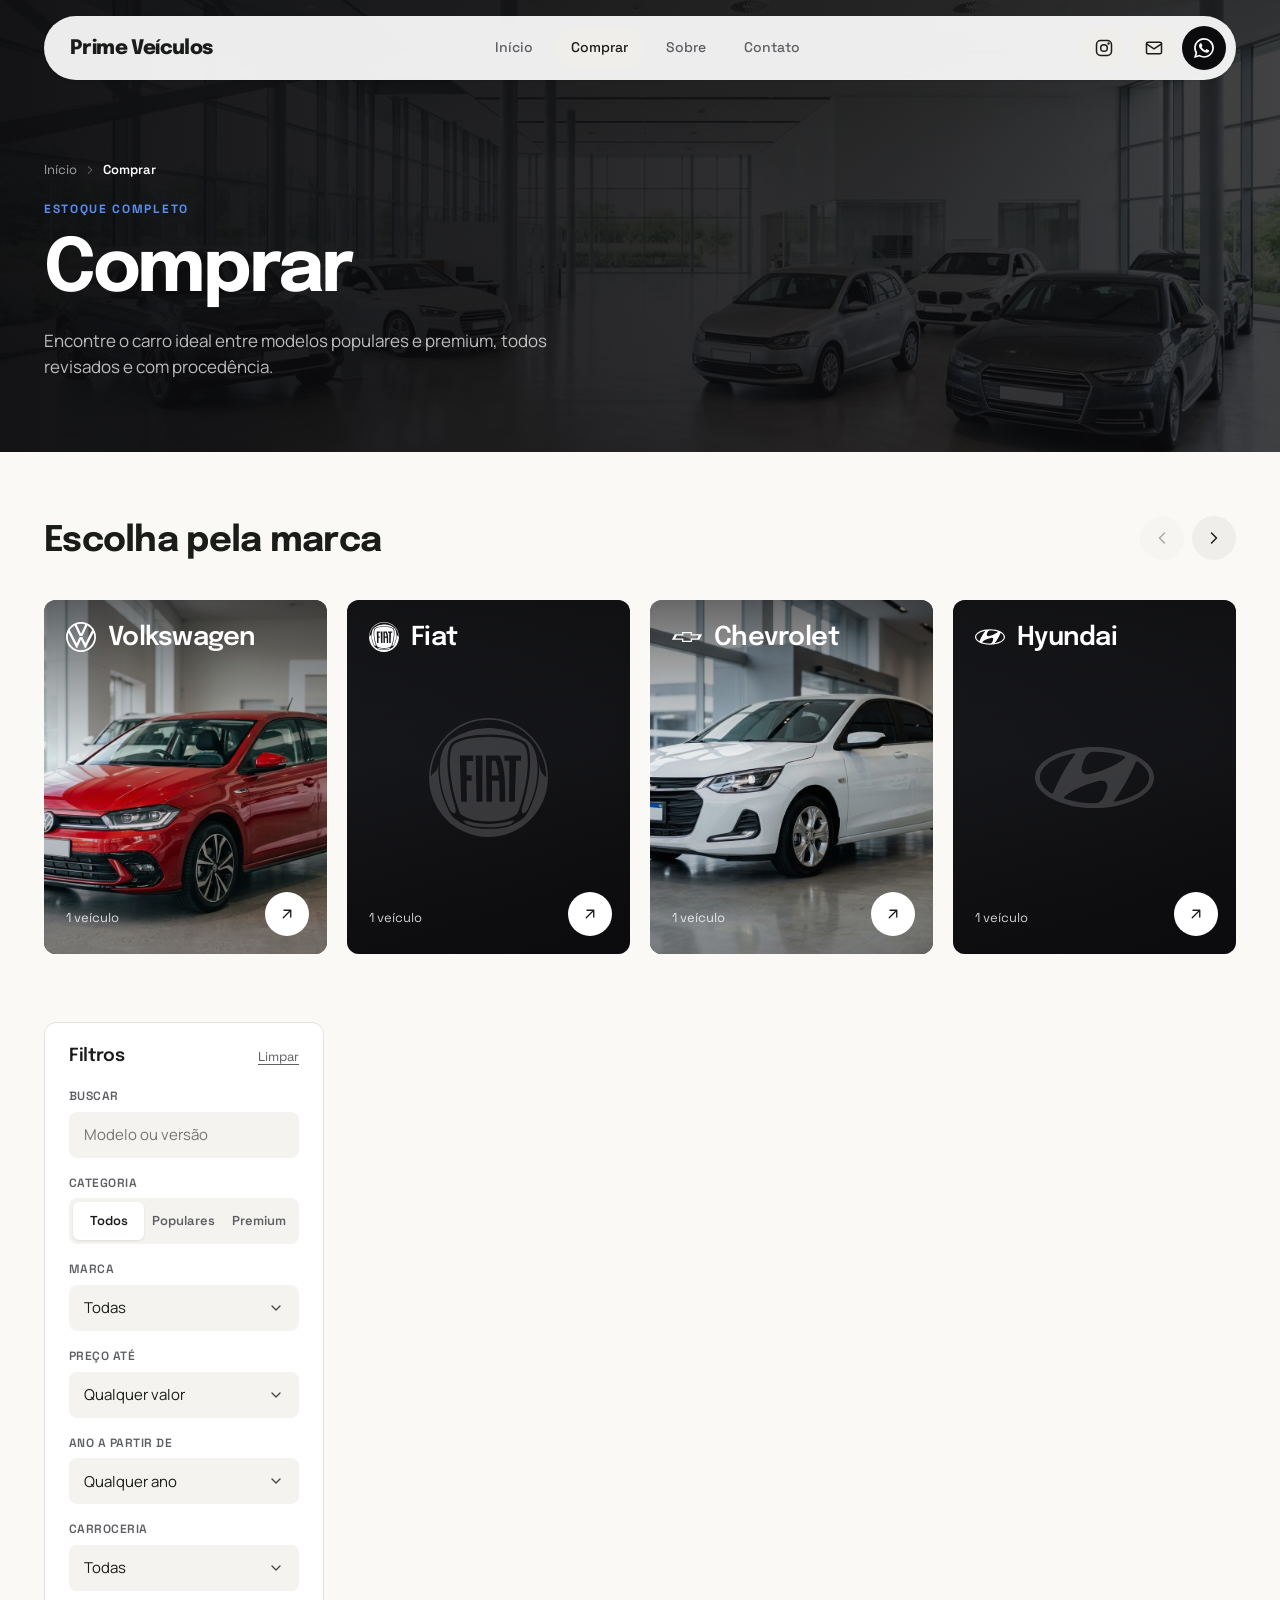
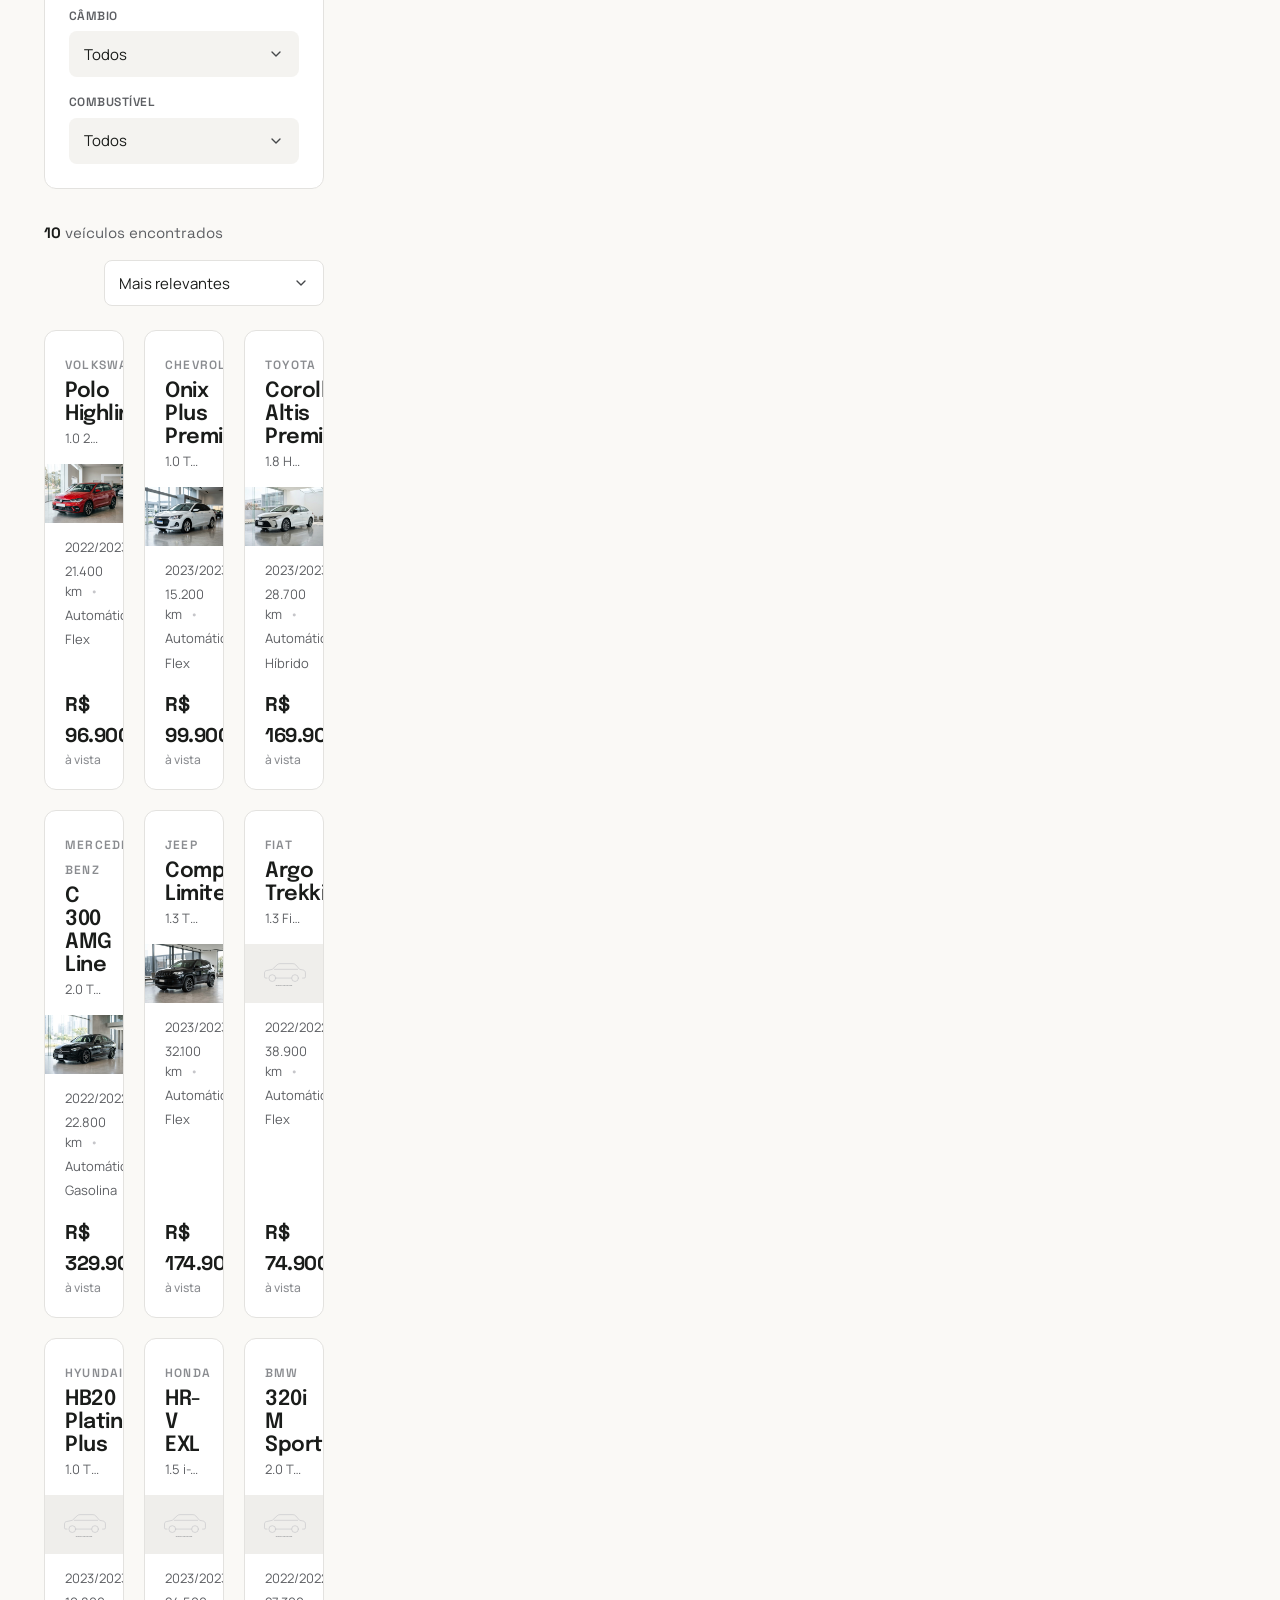
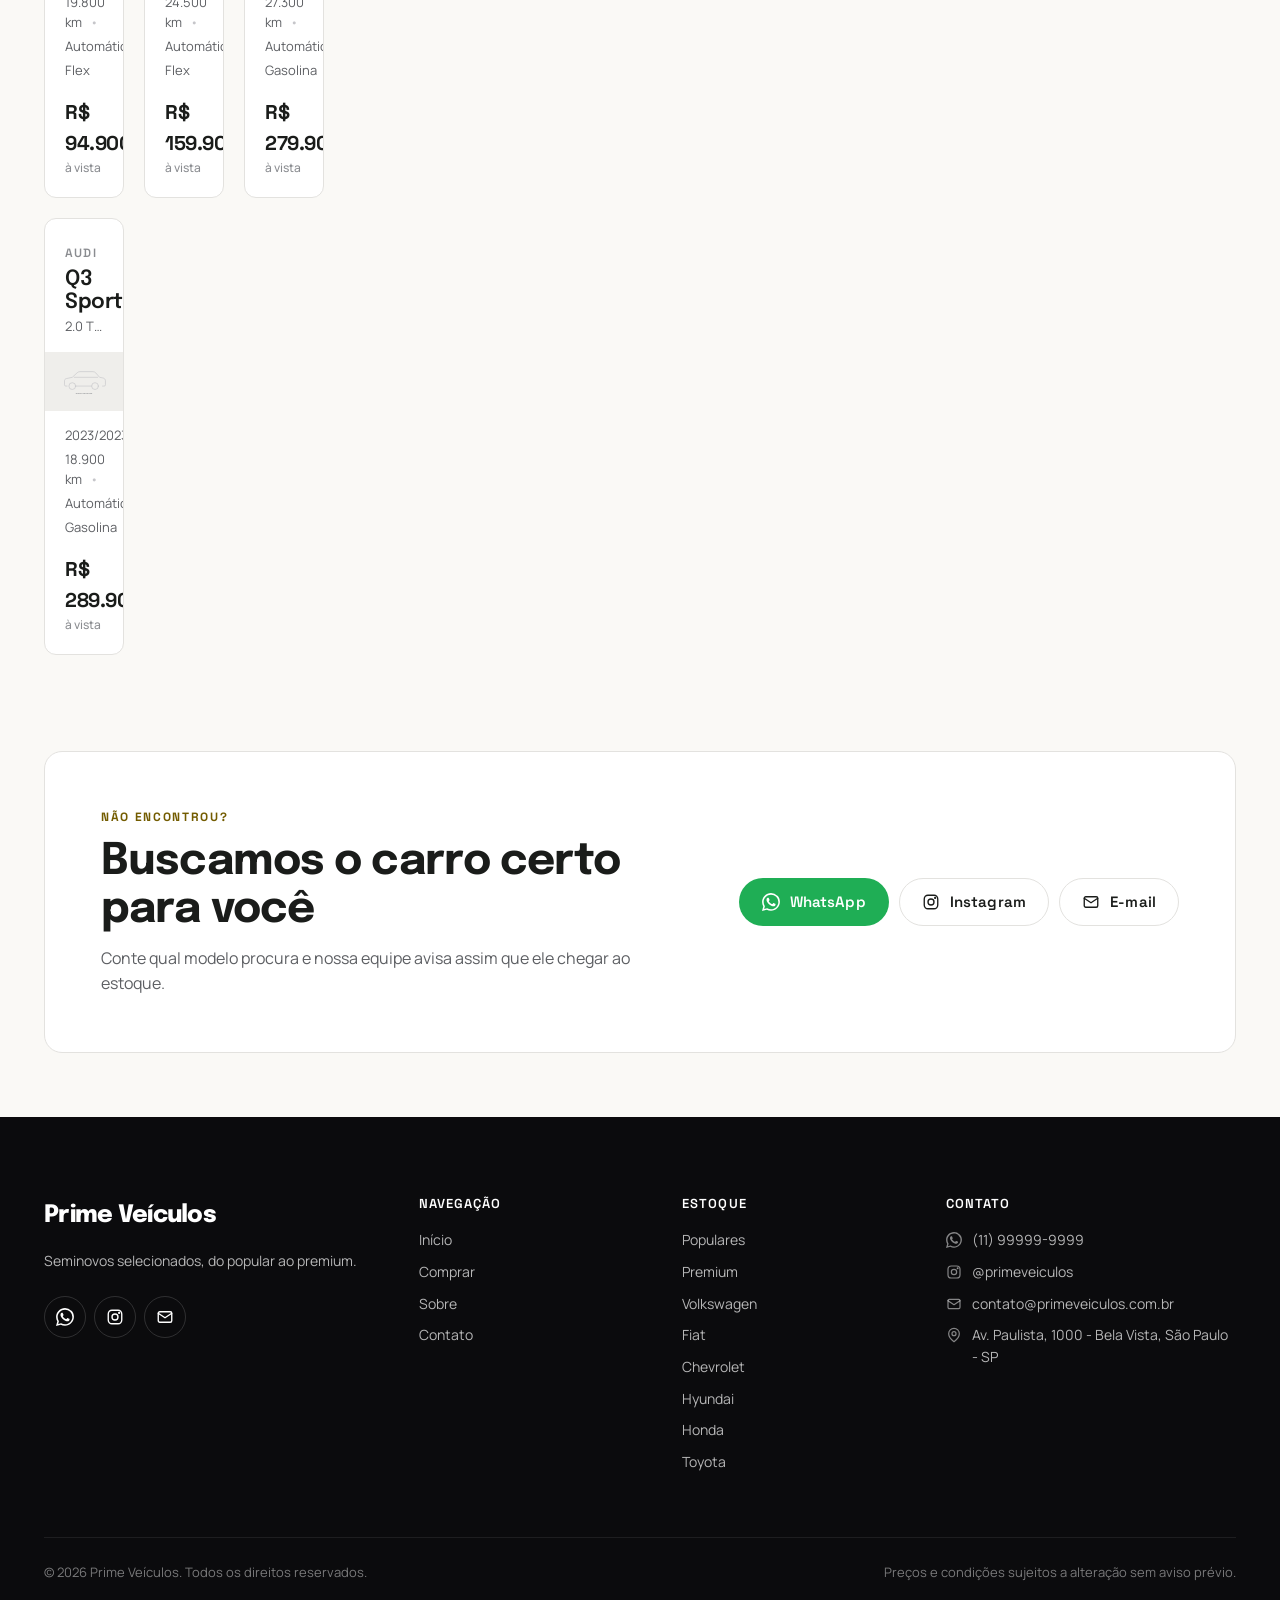
==== comprar.html @ cfd4dec5 "feat: template completo de loja de carros (populares e premium)" ====
<!DOCTYPE html>
<html lang="pt-BR">
<head>
  <meta charset="UTF-8">
  <meta name="viewport" content="width=device-width, initial-scale=1.0">
  <title>Comprar | {loja}</title>
  <meta name="description" content="Confira nosso estoque de carros seminovos: populares e premium, com fotos, preços e condições.">
  <link rel="preconnect" href="https://fonts.googleapis.com">
  <link rel="preconnect" href="https://fonts.gstatic.com" crossorigin>
  <link href="https://fonts.googleapis.com/css2?family=Epilogue:wght@500;600;700;800&family=Manrope:wght@400;500;600;700&family=Space+Grotesk:wght@500;600;700&display=swap" rel="stylesheet">
  <link rel="stylesheet" href="css/style.css">
</head>
<body data-page="comprar">
  <div id="site-header"></div>

  <section class="page-hero">
    <div class="page-hero__bg"><img src="assets/img/sobre.jpg" alt=""></div>
    <div class="container">
      <nav class="breadcrumb" aria-label="Você está em">
        <a href="index.html">Início</a><span data-icon="chevronRight"></span><strong>Comprar</strong>
      </nav>
      <span class="eyebrow">Estoque completo</span>
      <h1>Comprar</h1>
      <p>Encontre o carro ideal entre modelos populares e premium, todos revisados e com procedência.</p>
    </div>
  </section>

  <!-- Carrossel de marcas -->
  <section class="section section--tight">
    <div class="container">
      <div class="carousel" id="brandCarousel">
        <div class="section-head">
          <div>
            <h2 style="font-size:clamp(1.6rem,3vw,2.2rem)">Escolha pela marca</h2>
          </div>
          <div class="carousel__nav">
            <button class="icon-btn icon-btn--light" data-prev aria-label="Anterior"><span data-icon="chevronLeft"></span></button>
            <button class="icon-btn icon-btn--light" data-next aria-label="Próximo"><span data-icon="chevronRight"></span></button>
          </div>
        </div>
        <div class="carousel__track"></div>
      </div>
    </div>
  </section>

  <!-- Listagem -->
  <section class="section" style="padding-top:0" id="estoque">
    <div class="container">
      <div class="shop">
        <aside class="filters" id="filters" aria-label="Filtros">
          <div class="filters__head">
            <h3>Filtros</h3>
            <button class="filters__clear" id="clearFilters" type="button">Limpar</button>
          </div>
          <div class="field">
            <label for="fBusca">Buscar</label>
            <input class="input" id="fBusca" type="search" placeholder="Modelo ou versão">
          </div>
          <div class="field">
            <label>Categoria</label>
            <div class="segmented" id="fCategoria">
              <button type="button" data-value="" class="is-active">Todos</button>
              <button type="button" data-value="popular">Populares</button>
              <button type="button" data-value="premium">Premium</button>
            </div>
          </div>
          <div class="field">
            <label for="fMarca">Marca</label>
            <select class="select" id="fMarca"><option value="">Todas</option></select>
          </div>
          <div class="field">
            <label for="fPreco">Preço até</label>
            <select class="select" id="fPreco">
              <option value="">Qualquer valor</option>
              <option value="80000">R$ 80 mil</option>
              <option value="100000">R$ 100 mil</option>
              <option value="150000">R$ 150 mil</option>
              <option value="200000">R$ 200 mil</option>
              <option value="300000">R$ 300 mil</option>
            </select>
          </div>
          <div class="field">
            <label for="fAno">Ano a partir de</label>
            <select class="select" id="fAno"><option value="">Qualquer ano</option></select>
          </div>
          <div class="field">
            <label for="fCarroceria">Carroceria</label>
            <select class="select" id="fCarroceria"><option value="">Todas</option></select>
          </div>
          <div class="field">
            <label for="fCambio">Câmbio</label>
            <select class="select" id="fCambio">
              <option value="">Todos</option>
              <option value="Automático">Automático</option>
              <option value="Manual">Manual</option>
            </select>
          </div>
          <div class="field" style="margin-bottom:0">
            <label for="fCombustivel">Combustível</label>
            <select class="select" id="fCombustivel"><option value="">Todos</option></select>
          </div>
          <button class="btn btn--dark btn--block filters-toggle" id="applyFilters" type="button" style="margin-top:20px">Ver resultados</button>
        </aside>
        <div class="filters-backdrop" id="filtersBackdrop"></div>

        <div>
          <div class="results-bar">
            <p class="results-bar__count" id="resultsCount"></p>
            <div style="display:flex;gap:10px;flex:1;justify-content:flex-end">
              <button class="btn btn--outline btn--sm filters-toggle" id="openFilters" type="button"><span data-icon="sliders"></span> Filtros</button>
              <select class="select" id="fOrdem" aria-label="Ordenar">
                <option value="relevancia">Mais relevantes</option>
                <option value="menor">Menor preço</option>
                <option value="maior">Maior preço</option>
                <option value="novos">Mais novos</option>
                <option value="km">Menor quilometragem</option>
              </select>
            </div>
          </div>
          <div class="cars-grid cars-grid--3" id="carsGrid"></div>
        </div>
      </div>
    </div>
  </section>

  <section class="section section--tight" style="padding-top:0">
    <div class="container">
      <div class="cta">
        <div>
          <span class="eyebrow">Não encontrou?</span>
          <h2>Buscamos o carro certo para você</h2>
          <p>Conte qual modelo procura e nossa equipe avisa assim que ele chegar ao estoque.</p>
        </div>
        <div class="contact-buttons" id="ctaButtons"></div>
      </div>
    </div>
  </section>

  <div id="site-footer"></div>

  <script src="js/config.js"></script>
  <script src="js/data.js"></script>
  <script src="js/main.js"></script>
  <script src="js/comprar.js"></script>
</body>
</html>
---- css/style.css ----
/* =========================================================
   TEMPLATE LOJA DE CARROS — ESTILOS
   Cores principais são definidas em js/config.js e aplicadas
   automaticamente nas variáveis --accent e --dark.
   ========================================================= */

:root {
  --accent: #5b8def;
  --accent-ink: #ffffff;
  --dark: #0b0b0d;

  --bg: #faf9f6;
  --surface: #ffffff;
  --surface-low: #f4f3f0;
  --surface-mid: #efeeeb;
  --surface-high: #e9e8e5;
  --ink: #1a1c1a;
  --muted: #5d5f63;
  --soft: #8a8c90;
  --line: #e3e2df;
  --gold: #735c00;
  --success: #1f8a5b;
  --whatsapp: #1fae55;

  --f-display: "Epilogue", system-ui, sans-serif;
  --f-body: "Manrope", system-ui, sans-serif;
  --f-label: "Space Grotesk", system-ui, sans-serif;

  --r-sm: 8px;
  --r-md: 12px;
  --r-lg: 18px;
  --shadow-sm: 0 1px 3px rgba(16, 17, 20, 0.06), 0 1px 2px rgba(16, 17, 20, 0.04);
  --shadow-md: 0 10px 30px -12px rgba(16, 17, 20, 0.18);
  --shadow-lg: 0 24px 60px -20px rgba(16, 17, 20, 0.35);

  --container: 1240px;
  --header-h: 64px;
  --ease: cubic-bezier(0.22, 1, 0.36, 1);
}

/* ---------- Reset ---------- */
*,
*::before,
*::after { box-sizing: border-box; }
html { scroll-behavior: smooth; -webkit-text-size-adjust: 100%; }
body {
  margin: 0;
  font-family: var(--f-body);
  font-size: 16px;
  line-height: 1.55;
  color: var(--ink);
  background: var(--bg);
  -webkit-font-smoothing: antialiased;
  overflow-x: hidden;
}
img { max-width: 100%; display: block; }
a { color: inherit; text-decoration: none; }
button, input, select, textarea { font: inherit; color: inherit; }
button { cursor: pointer; background: none; border: 0; padding: 0; }
h1, h2, h3, h4 { font-family: var(--f-display); margin: 0; line-height: 1.1; letter-spacing: -0.02em; }
p { margin: 0; }
ul { margin: 0; padding: 0; list-style: none; }
:focus-visible { outline: 2px solid var(--accent); outline-offset: 3px; border-radius: 4px; }
::selection { background: var(--accent); color: #fff; }

/* ---------- Layout ---------- */
.container { width: 100%; max-width: var(--container); margin: 0 auto; padding: 0 24px; }
.section { padding: 96px 0; }
.section--tight { padding: 64px 0; }
.section--alt { background: var(--surface-low); }
.section-head {
  display: flex; align-items: flex-end; justify-content: space-between;
  gap: 24px; margin-bottom: 40px;
}
.section-head h2 { font-size: clamp(2rem, 4vw, 3rem); font-weight: 700; }
.section-head p { color: var(--muted); margin-top: 10px; max-width: 520px; }
.eyebrow {
  display: block;
  font-family: var(--f-label);
  font-size: 12px; font-weight: 700;
  letter-spacing: 0.14em; text-transform: uppercase;
  color: var(--gold); margin-bottom: 12px;
}
.muted { color: var(--muted); }
.icon { width: 1.25em; height: 1.25em; flex-shrink: 0; }

/* ---------- Buttons ---------- */
.btn {
  display: inline-flex; align-items: center; justify-content: center; gap: 10px;
  height: 48px; padding: 0 22px;
  font-family: var(--f-label); font-weight: 600; font-size: 15px; letter-spacing: 0.01em;
  border-radius: 999px; border: 1px solid transparent;
  transition: transform 0.2s var(--ease), background 0.2s, color 0.2s, border-color 0.2s, box-shadow 0.2s;
  white-space: nowrap;
}
.btn:active { transform: scale(0.97); }
.btn .icon { width: 18px; height: 18px; }
.btn--primary { background: var(--accent); color: var(--accent-ink); }
.btn--primary:hover { box-shadow: 0 10px 24px -10px var(--accent); filter: brightness(1.05); }
.btn--dark { background: var(--dark); color: #fff; }
.btn--dark:hover { background: #26272b; }
.btn--light { background: #fff; color: var(--ink); }
.btn--light:hover { background: var(--surface-mid); }
.btn--outline { border-color: var(--line); background: var(--surface); color: var(--ink); }
.btn--outline:hover { border-color: var(--ink); }
.btn--ghost-light { border-color: rgba(255,255,255,0.3); color: #fff; }
.btn--ghost-light:hover { background: rgba(255,255,255,0.1); border-color: #fff; }
.btn--whatsapp { background: var(--whatsapp); color: #fff; }
.btn--whatsapp:hover { filter: brightness(1.06); box-shadow: 0 10px 24px -10px var(--whatsapp); }
.btn--sm { height: 38px; padding: 0 16px; font-size: 13px; }
.btn--block { width: 100%; }
.btn--square { border-radius: var(--r-md); }

.link-arrow {
  display: inline-flex; align-items: center; gap: 8px;
  font-family: var(--f-label); font-weight: 600; font-size: 14px;
  color: var(--ink); white-space: nowrap;
}
.link-arrow .icon { transition: transform 0.25s var(--ease); width: 18px; height: 18px; }
.link-arrow:hover .icon { transform: translateX(4px); }

.icon-btn {
  width: 44px; height: 44px; border-radius: 50%;
  display: inline-flex; align-items: center; justify-content: center;
  transition: background 0.2s, color 0.2s, transform 0.2s var(--ease);
}
.icon-btn .icon { width: 20px; height: 20px; }
.icon-btn--light { background: var(--surface-mid); color: var(--ink); }
.icon-btn--light:hover { background: var(--ink); color: #fff; }
.icon-btn--dark { background: var(--dark); color: #fff; }
.icon-btn--dark:hover { background: var(--accent); }
.icon-btn:disabled { opacity: 0.35; pointer-events: none; }

/* ---------- Header ---------- */
.site-header {
  position: fixed; top: 16px; left: 0; right: 0; z-index: 100;
  pointer-events: none;
}
.nav {
  pointer-events: auto;
  max-width: calc(var(--container) - 48px);
  width: calc(100% - 32px);
  margin: 0 auto;
  height: var(--header-h);
  background: rgba(255, 255, 255, 0.92);
  backdrop-filter: blur(16px); -webkit-backdrop-filter: blur(16px);
  border-radius: 999px;
  display: flex; align-items: center; justify-content: space-between;
  padding: 0 10px 0 26px;
  box-shadow: var(--shadow-sm);
  transition: box-shadow 0.3s;
}
.site-header.is-scrolled .nav { box-shadow: var(--shadow-md); }
.logo {
  font-family: var(--f-display); font-weight: 800; font-size: 20px;
  letter-spacing: -0.03em; display: inline-flex; align-items: center; gap: 2px;
}
.logo span { color: var(--accent); }
.logo img { height: 34px; width: auto; }
.nav__links { display: flex; align-items: center; gap: 6px; }
.nav__links a {
  font-family: var(--f-label); font-size: 14px; font-weight: 500;
  padding: 9px 16px; border-radius: 999px; color: var(--muted);
  transition: color 0.2s, background 0.2s;
}
.nav__links a:hover { color: var(--ink); background: var(--surface-low); }
.nav__links a.is-active { color: var(--ink); background: var(--surface-mid); }
.nav__actions { display: flex; align-items: center; gap: 6px; }
.nav__actions .icon-btn { width: 44px; height: 44px; }
.nav__toggle { display: none; }

.mobile-menu {
  pointer-events: auto;
  position: fixed; inset: 0; z-index: 99;
  background: var(--dark); color: #fff;
  padding: calc(var(--header-h) + 56px) 28px 32px;
  display: flex; flex-direction: column; justify-content: space-between;
  opacity: 0; visibility: hidden; transform: translateY(-12px);
  transition: opacity 0.3s, transform 0.4s var(--ease), visibility 0.3s;
}
.mobile-menu.is-open { opacity: 1; visibility: visible; transform: none; }
.mobile-menu nav a {
  display: block; font-family: var(--f-display); font-weight: 700;
  font-size: 40px; letter-spacing: -0.03em; padding: 8px 0;
  border-bottom: 1px solid rgba(255,255,255,0.08);
}
.mobile-menu nav a.is-active { color: var(--accent); }
.mobile-menu__contact { display: grid; gap: 10px; }

/* ---------- Hero (Home) ---------- */
.hero {
  position: relative; min-height: 100vh; min-height: 100svh;
  display: flex; flex-direction: column; justify-content: flex-end;
  color: #fff; background: var(--dark); isolation: isolate;
  padding-top: calc(var(--header-h) + 40px);
}
.hero__bg { position: absolute; inset: 0; z-index: -2; overflow: hidden; }
.hero__bg img { width: 100%; height: 100%; object-fit: cover; object-position: 65% center; animation: heroZoom 18s ease-out both; }
.hero::after {
  content: ""; position: absolute; inset: 0; z-index: -1;
  background:
    linear-gradient(180deg, rgba(11,11,13,0.25) 0%, rgba(11,11,13,0) 35%, rgba(11,11,13,0.55) 65%, rgba(11,11,13,0.95) 100%),
    linear-gradient(90deg, rgba(11,11,13,0.55) 0%, rgba(11,11,13,0) 60%);
}
@keyframes heroZoom { from { transform: scale(1.08); } to { transform: scale(1); } }
.hero__content {
  display: grid; grid-template-columns: 1.3fr 1fr; gap: 48px; align-items: end;
  padding-bottom: 48px;
}
.hero h1 {
  font-size: clamp(2.8rem, 7vw, 5.6rem); font-weight: 700;
  letter-spacing: -0.045em; line-height: 0.98;
}
.hero__text { color: rgba(255,255,255,0.78); font-size: 16px; max-width: 420px; justify-self: end; }
.hero__text .btn { margin-top: 24px; }

/* Busca */
.search {
  position: relative; z-index: 2;
  margin-bottom: -56px;
}
.search__tabs { display: flex; gap: 0; }
.search__tab {
  font-family: var(--f-label); font-size: 14px; font-weight: 500;
  padding: 13px 26px; background: rgba(255,255,255,0.72); color: var(--ink);
  backdrop-filter: blur(10px);
  transition: background 0.2s, color 0.2s;
}
.search__tab:first-child { border-top-left-radius: var(--r-md); }
.search__tab:last-child { border-top-right-radius: var(--r-md); }
.search__tab.is-active { background: #fff; font-weight: 700; }
.search__tab:not(.is-active):hover { background: rgba(255,255,255,0.88); }
.search__bar {
  display: grid; grid-template-columns: repeat(4, 1fr) auto;
  background: #fff; color: var(--ink);
  border-radius: 0 var(--r-md) var(--r-md) var(--r-md);
  box-shadow: var(--shadow-lg);
  overflow: hidden;
}
.search__field {
  display: flex; flex-direction: column; gap: 2px;
  padding: 16px 22px; border-right: 1px solid var(--line);
  min-width: 0;
}
.search__field label { font-family: var(--f-label); font-size: 12px; color: var(--soft); font-weight: 500; }
.search__field select,
.search__field input {
  border: 0; background: transparent; padding: 0; outline: none;
  font-size: 15px; font-weight: 600; width: 100%;
  appearance: none; -webkit-appearance: none; cursor: pointer;
}
.search__field input { cursor: text; }
.search__field input::placeholder { color: var(--ink); font-weight: 600; opacity: 0.85; }
.search__submit {
  background: var(--accent); color: var(--accent-ink);
  padding: 0 40px; font-family: var(--f-label); font-weight: 600; font-size: 15px;
  display: flex; align-items: center; gap: 10px;
  transition: filter 0.2s;
}
.search__submit:hover { filter: brightness(1.08); }
.search__submit .icon { width: 18px; height: 18px; }

/* ---------- Carrossel de marcas ---------- */
.brands-section { padding-top: 140px; }
.carousel { position: relative; }
.carousel__track {
  display: grid; grid-auto-flow: column;
  grid-auto-columns: calc((100% - 3 * 20px) / 4);
  gap: 20px; overflow-x: auto; scroll-snap-type: x mandatory;
  scroll-behavior: smooth; scrollbar-width: none;
  padding-bottom: 4px;
}
.carousel__track::-webkit-scrollbar { display: none; }
.carousel__track > * { scroll-snap-align: start; }
.carousel__nav { display: flex; gap: 8px; }

.brand-card {
  position: relative; display: block;
  aspect-ratio: 4 / 5; border-radius: var(--r-md); overflow: hidden;
  background: var(--dark); color: #fff; isolation: isolate;
}
.brand-card__img { position: absolute; inset: 0; width: 100%; height: 100%; object-fit: cover; z-index: -2; transition: transform 0.8s var(--ease); }
.brand-card::before {
  content: ""; position: absolute; inset: 0; z-index: -1;
  background: linear-gradient(180deg, rgba(11,11,13,0.62) 0%, rgba(11,11,13,0.05) 45%, rgba(11,11,13,0.35) 100%);
}
.brand-card--empty { background: linear-gradient(160deg, #1d1e22, #0b0b0d); }
.brand-card--empty .brand-card__bigLogo {
  position: absolute; inset: 0; margin: auto; width: 42%; height: 42%;
  object-fit: contain; filter: invert(1); opacity: 0.16; z-index: -1;
}
.brand-card__top { position: absolute; top: 22px; left: 22px; right: 22px; display: flex; align-items: center; gap: 12px; }
.brand-card__logo { width: 30px; height: 30px; object-fit: contain; filter: invert(1); }
.brand-card__name { font-family: var(--f-display); font-weight: 600; font-size: 26px; letter-spacing: -0.02em; line-height: 1.05; }
.brand-card__count { position: absolute; left: 22px; bottom: 26px; font-family: var(--f-label); font-size: 13px; color: rgba(255,255,255,0.8); }
.brand-card__arrow {
  position: absolute; right: 18px; bottom: 18px;
  width: 44px; height: 44px; border-radius: 50%;
  background: #fff; color: var(--ink);
  display: flex; align-items: center; justify-content: center;
  transition: background 0.25s, color 0.25s, transform 0.35s var(--ease);
}
.brand-card__arrow .icon { width: 18px; height: 18px; }
.brand-card:hover .brand-card__img { transform: scale(1.06); }
.brand-card:hover .brand-card__arrow,
.brand-card.is-active .brand-card__arrow { background: var(--accent); color: #fff; transform: rotate(45deg); }
.brand-card.is-active { outline: 3px solid var(--accent); outline-offset: 3px; }

/* Faixa de logos */
.logo-strip { border-top: 1px solid var(--line); border-bottom: 1px solid var(--line); overflow: hidden; background: var(--surface); }
.logo-strip__track { display: flex; width: max-content; animation: marquee 40s linear infinite; }
.logo-strip:hover .logo-strip__track { animation-play-state: paused; }
.logo-strip__item {
  display: flex; align-items: center; gap: 12px;
  padding: 26px 44px; font-family: var(--f-label); font-weight: 600; font-size: 15px; color: var(--muted);
  transition: color 0.2s;
}
.logo-strip__item img { width: 28px; height: 28px; object-fit: contain; opacity: 0.55; transition: opacity 0.2s; }
.logo-strip__item:hover { color: var(--ink); }
.logo-strip__item:hover img { opacity: 1; }
@keyframes marquee { to { transform: translateX(-50%); } }

/* ---------- Cards de carros ---------- */
.cars-grid { display: grid; grid-template-columns: repeat(4, 1fr); gap: 20px; }
.cars-grid--3 { grid-template-columns: repeat(3, 1fr); }
.car-card {
  background: var(--surface); border-radius: var(--r-md);
  border: 1px solid var(--line);
  display: flex; flex-direction: column; overflow: hidden;
  transition: transform 0.35s var(--ease), box-shadow 0.35s var(--ease), border-color 0.35s;
}
.car-card:hover { transform: translateY(-4px); box-shadow: var(--shadow-md); border-color: transparent; }
.car-card__head { padding: 20px 20px 0; }
.car-card__brand { font-family: var(--f-label); font-size: 12px; font-weight: 600; letter-spacing: 0.1em; text-transform: uppercase; color: var(--soft); }
.car-card__title { font-size: 21px; font-weight: 600; margin-top: 4px; }
.car-card__version { font-size: 13px; color: var(--muted); margin-top: 2px; white-space: nowrap; overflow: hidden; text-overflow: ellipsis; }
.car-card__media { aspect-ratio: 4 / 3; margin: 16px 0 0; overflow: hidden; background: var(--surface-mid); }
.car-card__media img { width: 100%; height: 100%; object-fit: cover; transition: transform 0.8s var(--ease); }
.car-card:hover .car-card__media img { transform: scale(1.05); }
.car-card__specs {
  display: flex; flex-wrap: wrap; gap: 4px 0; padding: 14px 20px 0;
  font-size: 13px; color: var(--muted);
}
.car-card__specs span:not(:last-child)::after { content: "•"; margin: 0 8px; color: var(--outline, #c6c6ca); }
.car-card__foot { display: flex; align-items: center; justify-content: space-between; gap: 12px; padding: 16px 20px 20px; margin-top: auto; }
.car-card__price { font-family: var(--f-label); font-size: 20px; font-weight: 700; letter-spacing: -0.02em; }
.car-card__price small { display: block; font-family: var(--f-body); font-size: 12px; font-weight: 500; color: var(--soft); letter-spacing: 0; }

/* ---------- Seção escura (benefícios) ---------- */
.dark-band { background: var(--dark); color: #fff; }
.dark-band__grid { display: grid; grid-template-columns: 1fr 1.15fr; min-height: 560px; }
.benefits { display: grid; grid-template-columns: 1fr 1fr; border-left: 1px solid rgba(255,255,255,0.08); }
.benefit {
  padding: 40px 36px; border-right: 1px solid rgba(255,255,255,0.08); border-bottom: 1px solid rgba(255,255,255,0.08);
  display: flex; flex-direction: column; gap: 16px;
}
.benefit__icon {
  width: 48px; height: 48px; border-radius: var(--r-sm);
  border: 1px solid rgba(255,255,255,0.2);
  display: flex; align-items: center; justify-content: center;
}
.benefit__icon .icon { width: 22px; height: 22px; }
.benefit h3 { font-size: 20px; font-weight: 600; }
.benefit p { font-size: 14px; color: rgba(255,255,255,0.6); }
.benefit--intro { justify-content: flex-end; }
.benefit--intro h2 { font-size: clamp(1.9rem, 3vw, 2.6rem); font-weight: 700; }
.benefit--intro .eyebrow { color: var(--accent); }
.dark-band__media { position: relative; overflow: hidden; }
.dark-band__media img { position: absolute; inset: 0; width: 100%; height: 100%; object-fit: cover; }
.dark-band__media::after { content: ""; position: absolute; inset: 0; background: linear-gradient(90deg, rgba(11,11,13,0.7), rgba(11,11,13,0) 50%); }
.highlight-box {
  position: absolute; right: 40px; bottom: 40px; z-index: 1;
  background: var(--accent); color: var(--accent-ink);
  padding: 28px 30px; max-width: 260px; border-radius: var(--r-sm);
}
.highlight-box strong { font-family: var(--f-display); font-size: 56px; line-height: 1; display: block; letter-spacing: -0.04em; }
.highlight-box span { font-size: 17px; font-weight: 600; display: block; margin-top: 8px; line-height: 1.3; }

/* ---------- Categorias ---------- */
.categories { display: grid; grid-template-columns: 1fr 1fr; gap: 20px; }
.category-card {
  position: relative; min-height: 420px; border-radius: var(--r-lg); overflow: hidden;
  color: #fff; padding: 40px; display: flex; flex-direction: column; justify-content: flex-end;
  isolation: isolate; background: var(--dark);
}
.category-card img { position: absolute; inset: 0; width: 100%; height: 100%; object-fit: cover; z-index: -2; transition: transform 0.9s var(--ease); }
.category-card::before { content: ""; position: absolute; inset: 0; z-index: -1; background: linear-gradient(180deg, rgba(11,11,13,0) 30%, rgba(11,11,13,0.85) 100%); }
.category-card:hover img { transform: scale(1.05); }
.category-card h3 { font-size: clamp(2rem, 3.6vw, 3rem); font-weight: 700; }
.category-card p { color: rgba(255,255,255,0.75); margin-top: 10px; max-width: 380px; }
.category-card__foot { display: flex; align-items: center; justify-content: space-between; gap: 16px; margin-top: 24px; }
.category-card__foot span { font-family: var(--f-label); font-size: 14px; color: rgba(255,255,255,0.8); }

/* ---------- CTA contato ---------- */
.cta {
  background: var(--surface); border-radius: var(--r-lg); border: 1px solid var(--line);
  padding: 56px; display: grid; grid-template-columns: 1.2fr 1fr; gap: 40px; align-items: center;
}
.cta h2 { font-size: clamp(1.9rem, 3.4vw, 2.8rem); font-weight: 700; }
.cta p { color: var(--muted); margin-top: 12px; }
.contact-buttons { display: flex; flex-wrap: wrap; gap: 10px; justify-content: flex-end; }

/* ---------- Footer ---------- */
.site-footer { background: var(--dark); color: rgba(255,255,255,0.7); padding: 80px 0 32px; margin-top: 0; }
.footer__grid { display: grid; grid-template-columns: 1.5fr 1fr 1fr 1.3fr; gap: 40px; }
.site-footer .logo { color: #fff; font-size: 24px; }
.footer__about { margin-top: 16px; font-size: 14px; max-width: 320px; }
.footer__social { display: flex; gap: 8px; margin-top: 24px; }
.footer__social a {
  width: 42px; height: 42px; border-radius: 50%; border: 1px solid rgba(255,255,255,0.15);
  display: flex; align-items: center; justify-content: center; color: #fff;
  transition: background 0.2s, border-color 0.2s;
}
.footer__social a:hover { background: var(--accent); border-color: var(--accent); }
.footer__social .icon { width: 18px; height: 18px; }
.site-footer h4 { font-family: var(--f-label); font-size: 13px; font-weight: 600; color: #fff; letter-spacing: 0.08em; text-transform: uppercase; margin-bottom: 18px; }
.footer__list { display: grid; gap: 10px; font-size: 14px; }
.footer__list a:hover { color: #fff; }
.footer__list li { display: flex; gap: 10px; align-items: flex-start; }
.footer__list .icon { width: 16px; height: 16px; margin-top: 3px; color: rgba(255,255,255,0.5); }
.footer__bottom {
  margin-top: 64px; padding-top: 24px; border-top: 1px solid rgba(255,255,255,0.08);
  display: flex; justify-content: space-between; gap: 16px; flex-wrap: wrap; font-size: 13px; color: rgba(255,255,255,0.45);
}

/* ---------- Page hero (páginas internas) ---------- */
.page-hero {
  position: relative; color: #fff; background: var(--dark); isolation: isolate;
  padding: calc(var(--header-h) + 96px) 0 72px; overflow: hidden;
}
.page-hero__bg { position: absolute; inset: 0; z-index: -2; }
.page-hero__bg img { width: 100%; height: 100%; object-fit: cover; opacity: 0.45; }
.page-hero::after { content: ""; position: absolute; inset: 0; z-index: -1; background: linear-gradient(90deg, rgba(11,11,13,0.92) 0%, rgba(11,11,13,0.5) 100%); }
.page-hero h1 { font-size: clamp(2.6rem, 6vw, 4.6rem); font-weight: 700; letter-spacing: -0.045em; }
.page-hero p { color: rgba(255,255,255,0.72); margin-top: 16px; max-width: 560px; font-size: 17px; }
.page-hero .eyebrow { color: var(--accent); }
.breadcrumb {
  display: flex; align-items: center; flex-wrap: wrap; gap: 6px;
  font-family: var(--f-label); font-size: 13px; color: var(--muted);
}
.breadcrumb a:hover { color: var(--ink); }
.breadcrumb .icon { width: 14px; height: 14px; opacity: 0.6; }
.breadcrumb strong { color: var(--ink); font-weight: 600; }
.page-hero .breadcrumb { color: rgba(255,255,255,0.6); margin-bottom: 20px; }
.page-hero .breadcrumb a:hover, .page-hero .breadcrumb strong { color: #fff; }

/* ---------- Comprar ---------- */
.shop { display: grid; grid-template-columns: 280px 1fr; gap: 32px; align-items: start; }
.filters {
  position: sticky; top: calc(var(--header-h) + 32px);
  background: var(--surface); border: 1px solid var(--line); border-radius: var(--r-md);
  padding: 24px;
}
.filters__head { display: flex; align-items: center; justify-content: space-between; margin-bottom: 20px; }
.filters__head h3 { font-size: 18px; font-weight: 600; }
.filters__clear { font-family: var(--f-label); font-size: 13px; color: var(--muted); text-decoration: underline; text-underline-offset: 3px; }
.filters__clear:hover { color: var(--ink); }
.field { display: flex; flex-direction: column; gap: 6px; margin-bottom: 16px; }
.field label { font-family: var(--f-label); font-size: 12px; font-weight: 600; color: var(--muted); letter-spacing: 0.04em; text-transform: uppercase; }
.input, .select, .textarea {
  width: 100%; height: 46px; padding: 0 14px;
  background: var(--surface-low); border: 1px solid transparent; border-radius: var(--r-sm);
  font-size: 15px; outline: none; transition: border-color 0.2s, background 0.2s;
}
.textarea { height: auto; min-height: 130px; padding: 12px 14px; resize: vertical; }
.select {
  appearance: none; -webkit-appearance: none; cursor: pointer; padding-right: 38px;
  background-image: url("data:image/svg+xml,%3Csvg xmlns='http://www.w3.org/2000/svg' width='16' height='16' fill='none' stroke='%2345474a' stroke-width='2' stroke-linecap='round' stroke-linejoin='round' viewBox='0 0 24 24'%3E%3Cpath d='m6 9 6 6 6-6'/%3E%3C/svg%3E");
  background-repeat: no-repeat; background-position: right 14px center;
}
.input:focus, .select:focus, .textarea:focus { border-color: var(--ink); background-color: var(--surface); }
.segmented { display: grid; grid-template-columns: repeat(3, 1fr); background: var(--surface-low); border-radius: var(--r-sm); padding: 4px; gap: 4px; }
.segmented button { height: 38px; border-radius: 6px; font-family: var(--f-label); font-size: 13px; font-weight: 600; color: var(--muted); transition: background 0.2s, color 0.2s; }
.segmented button.is-active { background: var(--surface); color: var(--ink); box-shadow: var(--shadow-sm); }
.results-bar { display: flex; align-items: center; justify-content: space-between; gap: 16px; margin-bottom: 24px; flex-wrap: wrap; }
.results-bar__count { font-family: var(--f-label); font-size: 15px; color: var(--muted); }
.results-bar__count strong { color: var(--ink); }
.results-bar .select { width: auto; min-width: 220px; background-color: var(--surface); border-color: var(--line); }
.filters-toggle { display: none; }
.empty-state { text-align: center; padding: 80px 24px; background: var(--surface); border: 1px dashed var(--line); border-radius: var(--r-md); grid-column: 1 / -1; }
.empty-state h3 { font-size: 22px; margin-bottom: 8px; }
.empty-state p { color: var(--muted); margin-bottom: 20px; }

/* =========================================================
   PÁGINA DO CARRO (baseada no layout Stitch "Detalhes do Veículo")
   ========================================================= */
.vehicle { padding: calc(var(--header-h) + 48px) 0 96px; }
.vehicle__top { display: flex; align-items: center; justify-content: space-between; gap: 16px; margin-bottom: 20px; }
.vehicle__code { font-family: var(--f-label); font-size: 12px; color: var(--soft); }
.vehicle__layout {
  display: grid;
  grid-template-columns: minmax(0, 1fr) 420px;
  gap: 0 40px;
  align-items: start;
}
.vehicle__left { display: flex; flex-direction: column; gap: 48px; min-width: 0; }
.vehicle__main { display: flex; flex-direction: column; gap: 48px; min-width: 0; }
.vehicle__aside { position: sticky; top: calc(var(--header-h) + 32px); display: flex; flex-direction: column; gap: 16px; min-width: 0; }

/* Galeria */
.gallery { display: flex; flex-direction: column; gap: 12px; }
.gallery__main {
  position: relative; aspect-ratio: 16 / 11; border-radius: var(--r-md); overflow: hidden;
  background: var(--surface-high); box-shadow: var(--shadow-md); cursor: zoom-in;
}
.gallery__main img { width: 100%; height: 100%; object-fit: cover; transition: opacity 0.35s, transform 0.6s var(--ease); }
.gallery__main:hover img { transform: scale(1.02); }
.gallery__main img.is-fading { opacity: 0; }
.gallery__arrow {
  position: absolute; top: 50%; transform: translateY(-50%);
  width: 46px; height: 46px; border-radius: 50%;
  background: rgba(255,255,255,0.92); color: var(--ink);
  display: flex; align-items: center; justify-content: center;
  box-shadow: var(--shadow-sm); opacity: 0; transition: opacity 0.25s, background 0.2s;
}
.gallery__arrow .icon { width: 20px; height: 20px; }
.gallery__arrow--prev { left: 16px; }
.gallery__arrow--next { right: 16px; }
.gallery__main:hover .gallery__arrow { opacity: 1; }
.gallery__arrow:hover { background: #fff; }
.gallery__thumbs { display: grid; grid-template-columns: repeat(5, 1fr); gap: 10px; }
.gallery__thumb {
  aspect-ratio: 5 / 4; border-radius: var(--r-sm); overflow: hidden; position: relative;
  background: var(--surface-high); opacity: 0.7; transition: opacity 0.2s, outline-color 0.2s;
  outline: 2px solid transparent; outline-offset: 2px;
}
.gallery__thumb img { width: 100%; height: 100%; object-fit: cover; }
.gallery__thumb:hover { opacity: 1; }
.gallery__thumb.is-active { opacity: 1; outline-color: var(--ink); }

/* Título */
.vehicle__title .eyebrow { margin-bottom: 8px; }
.vehicle__title h1 { font-size: clamp(2.2rem, 4.4vw, 3.4rem); font-weight: 700; letter-spacing: -0.035em; }
.vehicle__subtitle { color: var(--muted); margin-top: 10px; font-size: 16px; }
.vehicle__subtitle span:not(:last-child)::after { content: "•"; margin: 0 10px; color: #c6c6ca; }

/* Card de preço */
.card { background: var(--surface); border-radius: var(--r-md); box-shadow: var(--shadow-sm); border: 1px solid var(--line); }
.price-card { padding: 24px; display: flex; flex-direction: column; gap: 18px; }
.price-card__row { display: flex; align-items: flex-start; justify-content: space-between; gap: 16px; }
.price-card__label { font-size: 13px; color: var(--muted); display: block; }
.price-card__value { font-family: var(--f-label); font-size: 40px; font-weight: 700; letter-spacing: -0.03em; line-height: 1.1; }
.price-card__fipe { text-align: right; }
.price-card__fipe .price-card__label { font-family: var(--f-label); font-size: 12px; font-weight: 600; letter-spacing: 0.04em; }
.price-card__fipe strong { font-family: var(--f-label); font-size: 16px; font-weight: 600; color: var(--soft); text-decoration: line-through; }
.finance-strip {
  background: var(--surface-low); border-radius: var(--r-sm); padding: 14px;
  display: flex; align-items: center; gap: 14px;
}
.finance-strip__icon { width: 42px; height: 42px; border-radius: 50%; background: var(--surface-high); display: flex; align-items: center; justify-content: center; flex-shrink: 0; }
.finance-strip__icon .icon { width: 20px; height: 20px; }
.finance-strip__text { flex: 1; min-width: 0; }
.finance-strip__text strong { font-family: var(--f-label); font-size: 15px; font-weight: 600; display: block; }
.finance-strip__text span { font-size: 12.5px; color: var(--muted); }
.price-card__actions { display: grid; gap: 10px; }
.price-card__actions-row { display: grid; grid-template-columns: 1fr 1fr; gap: 10px; }

.seller-card { padding: 20px 24px; display: flex; align-items: center; gap: 14px; }
.seller-card__icon { width: 44px; height: 44px; border-radius: 50%; background: var(--dark); color: #fff; display: flex; align-items: center; justify-content: center; flex-shrink: 0; }
.seller-card__icon .icon { width: 20px; height: 20px; }
.seller-card strong { display: block; font-size: 15px; }
.seller-card span { font-size: 13px; color: var(--muted); }

/* Blocos de conteúdo */
.block__head { display: flex; align-items: flex-end; justify-content: space-between; gap: 16px; margin-bottom: 20px; }
.block__head h2 { font-size: 26px; font-weight: 600; letter-spacing: -0.02em; }
.block__head p { color: var(--muted); font-size: 14px; margin-top: 4px; }
.block__aside { font-family: var(--f-label); font-size: 13px; font-weight: 600; color: var(--gold); letter-spacing: 0.04em; }

.specs { display: grid; grid-template-columns: repeat(3, 1fr); gap: 12px; }
.spec {
  background: var(--surface); border: 1px solid var(--line); border-radius: var(--r-md);
  padding: 16px; display: flex; align-items: center; gap: 14px; min-width: 0;
}
.spec__icon { width: 44px; height: 44px; border-radius: var(--r-sm); background: var(--surface-mid); display: flex; align-items: center; justify-content: center; flex-shrink: 0; }
.spec__icon .icon { width: 20px; height: 20px; }
.spec__label { font-family: var(--f-label); font-size: 12px; color: var(--muted); display: block; letter-spacing: 0.02em; }
.spec__value { font-family: var(--f-label); font-size: 15px; font-weight: 700; display: block; white-space: nowrap; overflow: hidden; text-overflow: ellipsis; }

.description { font-size: 16px; color: var(--muted); line-height: 1.75; max-width: 760px; }

.features { display: grid; grid-template-columns: 1fr 1fr; gap: 0 32px; }
.features li { display: flex; align-items: center; gap: 12px; padding: 13px 0; border-bottom: 1px solid var(--line); font-size: 15px; }
.features .icon { width: 20px; height: 20px; color: var(--success); }

.report { padding: 28px; }
.report__title { display: flex; align-items: center; gap: 12px; }
.report__title .icon { width: 26px; height: 26px; color: var(--gold); }
.report__title h2 { font-size: 26px; font-weight: 600; }
.report > p { color: var(--muted); margin: 6px 0 22px; }
.report__list { display: grid; gap: 10px; }
.report__item {
  display: flex; align-items: center; gap: 14px; padding: 16px 18px;
  background: var(--surface-low); border-radius: var(--r-sm);
}
.report__item .icon { width: 22px; height: 22px; color: var(--success); }
.report__item p { flex: 1; font-size: 15px; }
.report__item span { font-family: var(--f-label); font-size: 13px; font-weight: 600; color: var(--muted); text-align: right; }
.report .btn { margin-top: 18px; }

.tech-table { width: 100%; border-collapse: collapse; font-size: 15px; }
.tech-table th, .tech-table td { text-align: left; padding: 14px 0; border-bottom: 1px solid var(--line); }
.tech-table th { font-weight: 500; color: var(--muted); width: 45%; }
.tech-table td { font-weight: 600; font-family: var(--f-label); }

/* Simulador */
.simulator { padding: 28px; display: grid; grid-template-columns: 1fr 1fr; gap: 32px; }
.simulator__controls { display: grid; gap: 22px; }
.range-row { display: flex; justify-content: space-between; align-items: baseline; margin-bottom: 10px; }
.range-row label { font-family: var(--f-label); font-size: 13px; font-weight: 600; color: var(--muted); }
.range-row output { font-family: var(--f-label); font-weight: 700; font-size: 16px; }
input[type="range"] {
  -webkit-appearance: none; appearance: none; width: 100%; height: 6px; border-radius: 999px;
  background: linear-gradient(to right, var(--ink) var(--fill, 30%), var(--surface-high) var(--fill, 30%)); outline: none; cursor: pointer;
}
input[type="range"]::-webkit-slider-thumb { -webkit-appearance: none; width: 22px; height: 22px; border-radius: 50%; background: #fff; border: 2px solid var(--ink); box-shadow: var(--shadow-sm); }
input[type="range"]::-moz-range-thumb { width: 22px; height: 22px; border-radius: 50%; background: #fff; border: 2px solid var(--ink); }
.term-options { display: grid; grid-template-columns: repeat(5, 1fr); gap: 6px; }
.term-options button { height: 42px; border-radius: var(--r-sm); background: var(--surface-low); font-family: var(--f-label); font-weight: 600; font-size: 14px; transition: background 0.2s, color 0.2s; }
.term-options button.is-active { background: var(--ink); color: #fff; }
.simulator__result { background: var(--dark); color: #fff; border-radius: var(--r-md); padding: 28px; display: flex; flex-direction: column; justify-content: space-between; gap: 20px; }
.simulator__result small { font-family: var(--f-label); font-size: 13px; color: rgba(255,255,255,0.6); }
.simulator__result strong { font-family: var(--f-label); font-size: 44px; font-weight: 700; letter-spacing: -0.03em; display: block; line-height: 1.1; }
.simulator__lines { display: grid; gap: 8px; font-size: 14px; color: rgba(255,255,255,0.7); }
.simulator__lines div { display: flex; justify-content: space-between; }
.simulator__lines b { color: #fff; font-family: var(--f-label); }
.simulator__note { font-size: 12px; color: var(--soft); margin-top: 12px; }

/* Gráfico de mercado */
.market { padding: 28px; }
.market__values { display: flex; justify-content: space-between; align-items: flex-end; gap: 16px; margin: 4px 0 20px; }
.market__values small { font-family: var(--f-label); font-size: 12px; font-weight: 600; letter-spacing: 0.04em; color: var(--muted); display: block; }
.market__values strong { font-family: var(--f-label); font-size: 32px; font-weight: 700; letter-spacing: -0.03em; }
.market__values .market__avg { text-align: right; }
.market__values .market__avg strong { font-size: 20px; }
.market__chart svg { width: 100%; height: auto; display: block; overflow: visible; }
.market__months { display: grid; grid-template-columns: repeat(6, 1fr); text-align: center; font-family: var(--f-label); font-size: 12px; color: var(--soft); margin-top: 10px; }
.market__months span.is-current { color: var(--ink); font-weight: 700; }

/* Barra fixa mobile */
.mobile-bar { display: none; }

/* Lightbox */
.lightbox {
  position: fixed; inset: 0; z-index: 200; background: rgba(8,8,10,0.96);
  display: flex; align-items: center; justify-content: center; padding: 64px 24px;
  opacity: 0; visibility: hidden; transition: opacity 0.3s, visibility 0.3s;
}
.lightbox.is-open { opacity: 1; visibility: visible; }
.lightbox img { max-width: min(1400px, 100%); max-height: 100%; object-fit: contain; border-radius: var(--r-sm); }
.lightbox__close, .lightbox__arrow {
  position: absolute; width: 52px; height: 52px; border-radius: 50%;
  background: rgba(255,255,255,0.1); color: #fff; display: flex; align-items: center; justify-content: center;
  transition: background 0.2s;
}
.lightbox__close:hover, .lightbox__arrow:hover { background: rgba(255,255,255,0.22); }
.lightbox__close { top: 20px; right: 20px; }
.lightbox__arrow--prev { left: 20px; top: 50%; transform: translateY(-50%); }
.lightbox__arrow--next { right: 20px; top: 50%; transform: translateY(-50%); }
.lightbox__counter { position: absolute; bottom: 24px; left: 0; right: 0; text-align: center; font-family: var(--f-label); font-size: 14px; color: rgba(255,255,255,0.6); }
.lightbox .icon { width: 22px; height: 22px; }

/* ---------- Sobre ---------- */
.about-intro { display: grid; grid-template-columns: 1fr 1fr; gap: 64px; align-items: center; }
.about-intro h2 { font-size: clamp(2rem, 4vw, 3rem); font-weight: 700; }
.about-intro p { color: var(--muted); margin-top: 18px; font-size: 17px; line-height: 1.75; }
.about-intro__media { border-radius: var(--r-lg); overflow: hidden; aspect-ratio: 4 / 3.4; box-shadow: var(--shadow-md); }
.about-intro__media img { width: 100%; height: 100%; object-fit: cover; }
.stats { display: grid; grid-template-columns: repeat(4, 1fr); border-top: 1px solid var(--line); border-bottom: 1px solid var(--line); }
.stat { padding: 40px 24px; border-right: 1px solid var(--line); }
.stat:last-child { border-right: 0; }
.stat strong { font-family: var(--f-display); font-size: clamp(2.4rem, 4.4vw, 3.6rem); font-weight: 700; letter-spacing: -0.04em; display: block; line-height: 1; }
.stat span { color: var(--muted); font-family: var(--f-label); font-size: 14px; margin-top: 10px; display: block; }
.values { display: grid; grid-template-columns: repeat(3, 1fr); gap: 20px; }
.value-card { background: var(--surface); border: 1px solid var(--line); border-radius: var(--r-md); padding: 32px; }
.value-card .spec__icon { margin-bottom: 22px; width: 52px; height: 52px; }
.value-card h3 { font-size: 21px; font-weight: 600; margin-bottom: 10px; }
.value-card p { color: var(--muted); font-size: 15px; }
.steps { display: grid; grid-template-columns: repeat(3, 1fr); gap: 0; counter-reset: step; }
.step { padding: 32px 32px 32px 0; border-top: 2px solid rgba(255,255,255,0.12); position: relative; }
.step::before { counter-increment: step; content: "0" counter(step); font-family: var(--f-label); font-weight: 700; font-size: 14px; color: var(--accent); display: block; margin-bottom: 18px; }
.step h3 { font-size: 22px; font-weight: 600; margin-bottom: 10px; }
.step p { color: rgba(255,255,255,0.6); font-size: 15px; }

/* ---------- Contato ---------- */
.contact-cards { display: grid; grid-template-columns: repeat(4, 1fr); gap: 16px; margin-top: -48px; position: relative; z-index: 2; }
.contact-card {
  background: var(--surface); border-radius: var(--r-md); padding: 26px; box-shadow: var(--shadow-md);
  display: flex; flex-direction: column; gap: 14px; transition: transform 0.3s var(--ease);
  border: 1px solid var(--line);
}
a.contact-card:hover { transform: translateY(-4px); }
.contact-card .spec__icon { background: var(--dark); color: #fff; }
.contact-card small { font-family: var(--f-label); font-size: 12px; font-weight: 600; letter-spacing: 0.06em; text-transform: uppercase; color: var(--soft); }
.contact-card strong { font-size: 16px; display: block; word-break: break-word; }
.contact-layout { display: grid; grid-template-columns: 1.15fr 1fr; gap: 32px; align-items: stretch; }
.contact-form { padding: 36px; }
.contact-form h2 { font-size: 30px; font-weight: 700; margin-bottom: 8px; }
.contact-form > p { color: var(--muted); margin-bottom: 26px; }
.form-grid { display: grid; grid-template-columns: 1fr 1fr; gap: 0 16px; }
.form-grid .field--full { grid-column: 1 / -1; }
.form-actions { display: flex; flex-wrap: wrap; gap: 10px; margin-top: 8px; }
.contact-side { display: flex; flex-direction: column; gap: 16px; }
.map { flex: 1; min-height: 320px; border-radius: var(--r-md); overflow: hidden; border: 1px solid var(--line); background: var(--surface-high); }
.map iframe { width: 100%; height: 100%; min-height: 320px; border: 0; display: block; filter: grayscale(0.4); }
.hours { padding: 26px; }
.hours h3 { font-size: 18px; font-weight: 600; margin-bottom: 14px; display: flex; align-items: center; gap: 10px; }
.hours h3 .icon { width: 20px; height: 20px; }
.hours li { display: flex; justify-content: space-between; padding: 10px 0; border-bottom: 1px solid var(--line); font-size: 15px; }
.hours li:last-child { border-bottom: 0; }
.hours li span:last-child { font-family: var(--f-label); font-weight: 600; }

/* ---------- Reveal ---------- */
.reveal { opacity: 0; transform: translateY(24px); transition: opacity 0.8s var(--ease), transform 0.8s var(--ease); }
.reveal.is-visible { opacity: 1; transform: none; }
@media (prefers-reduced-motion: reduce) {
  *, *::before, *::after { animation: none !important; transition: none !important; scroll-behavior: auto !important; }
  .reveal { opacity: 1; transform: none; }
}

/* =========================================================
   RESPONSIVO
   ========================================================= */
@media (max-width: 1180px) {
  .cars-grid { grid-template-columns: repeat(3, 1fr); }
  .carousel__track { grid-auto-columns: calc((100% - 2 * 20px) / 3); }
  .vehicle__layout { grid-template-columns: minmax(0, 1fr) 360px; gap: 0 28px; }
  .specs { grid-template-columns: repeat(2, 1fr); }
  .contact-cards { grid-template-columns: repeat(2, 1fr); }
}

@media (max-width: 960px) {
  .nav__links, .nav__actions .nav__social { display: none; }
  .nav__toggle { display: inline-flex; }
  .hero__content { grid-template-columns: 1fr; gap: 20px; }
  .hero__text { justify-self: start; }
  .search__bar { grid-template-columns: 1fr 1fr; border-radius: 0 var(--r-md) var(--r-md) var(--r-md); }
  .search__field:nth-child(2n) { border-right: 0; }
  .search__field { border-bottom: 1px solid var(--line); }
  .search__submit { grid-column: 1 / -1; height: 56px; justify-content: center; }
  .brands-section { padding-top: 160px; }
  .dark-band__grid { grid-template-columns: 1fr; }
  .dark-band__media { min-height: 380px; }
  .categories { grid-template-columns: 1fr; }
  .cta { grid-template-columns: 1fr; padding: 40px 32px; }
  .contact-buttons { justify-content: flex-start; }
  .footer__grid { grid-template-columns: 1fr 1fr; }
  .shop { grid-template-columns: 1fr; }
  .filters { position: fixed; inset: auto 0 0 0; top: auto; z-index: 150; border-radius: var(--r-lg) var(--r-lg) 0 0; max-height: 85vh; overflow-y: auto; transform: translateY(105%); transition: transform 0.4s var(--ease); box-shadow: var(--shadow-lg); }
  .filters.is-open { transform: none; }
  .filters-toggle { display: inline-flex; }
  .filters-backdrop { position: fixed; inset: 0; background: rgba(0,0,0,0.45); z-index: 140; opacity: 0; visibility: hidden; transition: opacity 0.3s, visibility 0.3s; }
  .filters-backdrop.is-open { opacity: 1; visibility: visible; }
  .vehicle__layout {
    grid-template-columns: 1fr;
    gap: 28px;
  }
  .vehicle__left { display: contents; }
  .vehicle__left > .gallery { order: 1; }
  .vehicle__aside { position: static; order: 2; }
  .vehicle__left > .vehicle__main { order: 3; }
  .vehicle { padding-bottom: 140px; }
  .mobile-bar {
    display: flex; align-items: center; justify-content: space-between; gap: 12px;
    position: fixed; left: 12px; right: 12px; bottom: 12px; z-index: 90;
    background: var(--surface); border-radius: var(--r-lg); padding: 12px 12px 12px 20px;
    box-shadow: var(--shadow-lg); border: 1px solid var(--line);
    transform: translateY(140%); transition: transform 0.4s var(--ease);
  }
  .mobile-bar.is-visible { transform: none; }
  .mobile-bar small { font-size: 12px; color: var(--muted); display: block; }
  .mobile-bar strong { font-family: var(--f-label); font-size: 20px; font-weight: 700; letter-spacing: -0.02em; white-space: nowrap; }
  .mobile-bar__actions { display: flex; gap: 8px; }
  .about-intro { grid-template-columns: 1fr; gap: 40px; }
  .stats { grid-template-columns: 1fr 1fr; }
  .stat:nth-child(2) { border-right: 0; }
  .stat:nth-child(-n+2) { border-bottom: 1px solid var(--line); }
  .values, .steps { grid-template-columns: 1fr; }
  .contact-layout { grid-template-columns: 1fr; }
  .simulator { grid-template-columns: 1fr; }
}

@media (max-width: 720px) {
  .section { padding: 72px 0; }
  .container { padding: 0 18px; }
  .section-head { flex-direction: column; align-items: flex-start; margin-bottom: 28px; }
  .nav { padding-left: 20px; width: calc(100% - 24px); }
  .site-header { top: 12px; }
  .hero h1 { font-size: clamp(2.6rem, 12vw, 3.4rem); }
  .search__tab { padding: 12px 18px; font-size: 13px; }
  .search__bar { grid-template-columns: 1fr; }
  .search__field { border-right: 0; padding: 14px 18px; }
  .cars-grid, .cars-grid--3 { grid-template-columns: 1fr; }
  .carousel__track { grid-auto-columns: 72%; gap: 14px; }
  .benefits { grid-template-columns: 1fr; }
  .benefit { padding: 32px 24px; }
  .highlight-box { right: 20px; bottom: 20px; left: 20px; max-width: none; }
  .category-card { min-height: 360px; padding: 28px; }
  .footer__grid { grid-template-columns: 1fr; gap: 32px; }
  .specs { grid-template-columns: 1fr 1fr; gap: 10px; }
  .spec { padding: 12px; gap: 10px; flex-direction: column; align-items: flex-start; }
  .features { grid-template-columns: 1fr; }
  .gallery__thumbs { display: flex; overflow-x: auto; scrollbar-width: none; }
  .gallery__thumb { flex: 0 0 84px; }
  .gallery__arrow { opacity: 1; width: 40px; height: 40px; }
  .price-card__value { font-size: 34px; }
  .report, .market, .simulator, .contact-form { padding: 22px; }
  .report__item { flex-wrap: wrap; }
  .term-options { grid-template-columns: repeat(5, 1fr); }
  .contact-cards { grid-template-columns: 1fr; }
  .form-grid { grid-template-columns: 1fr; }
  .page-hero { padding: calc(var(--header-h) + 72px) 0 64px; }
  .results-bar .select { min-width: 0; flex: 1; }
}
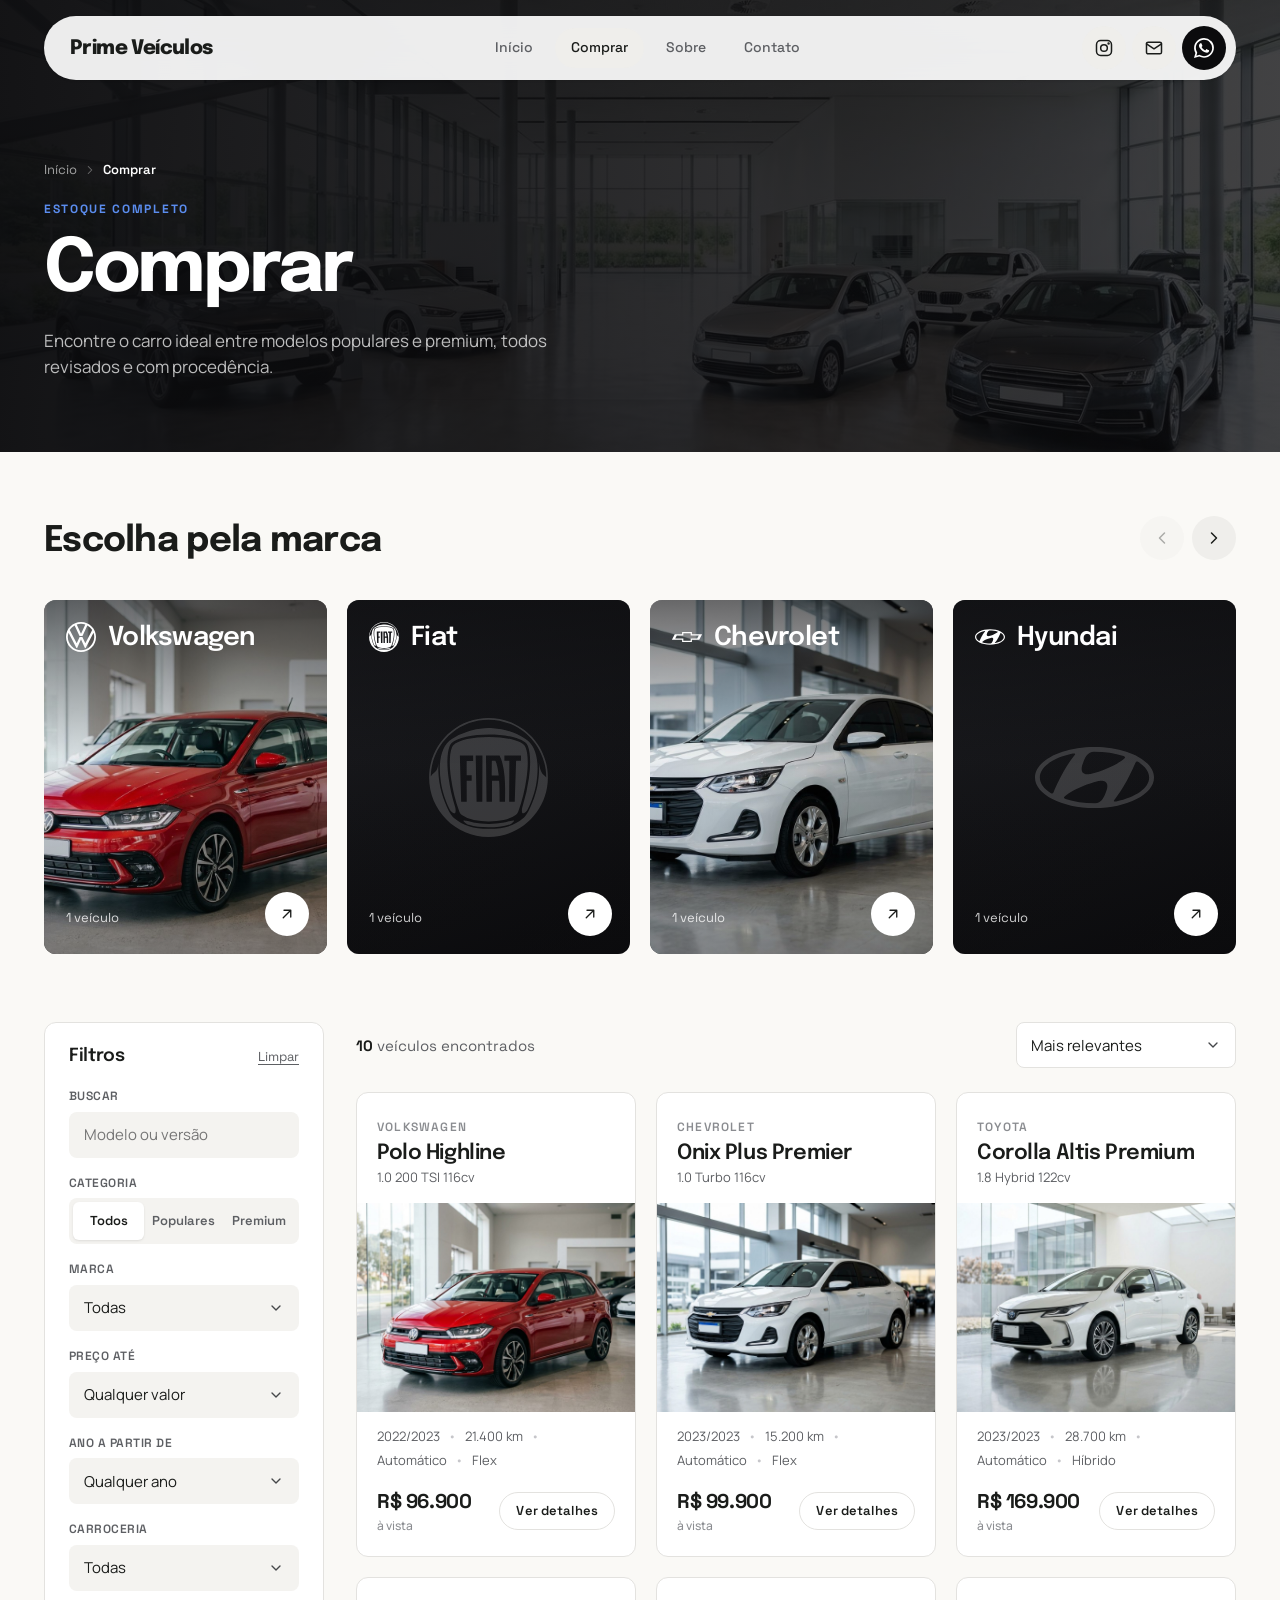
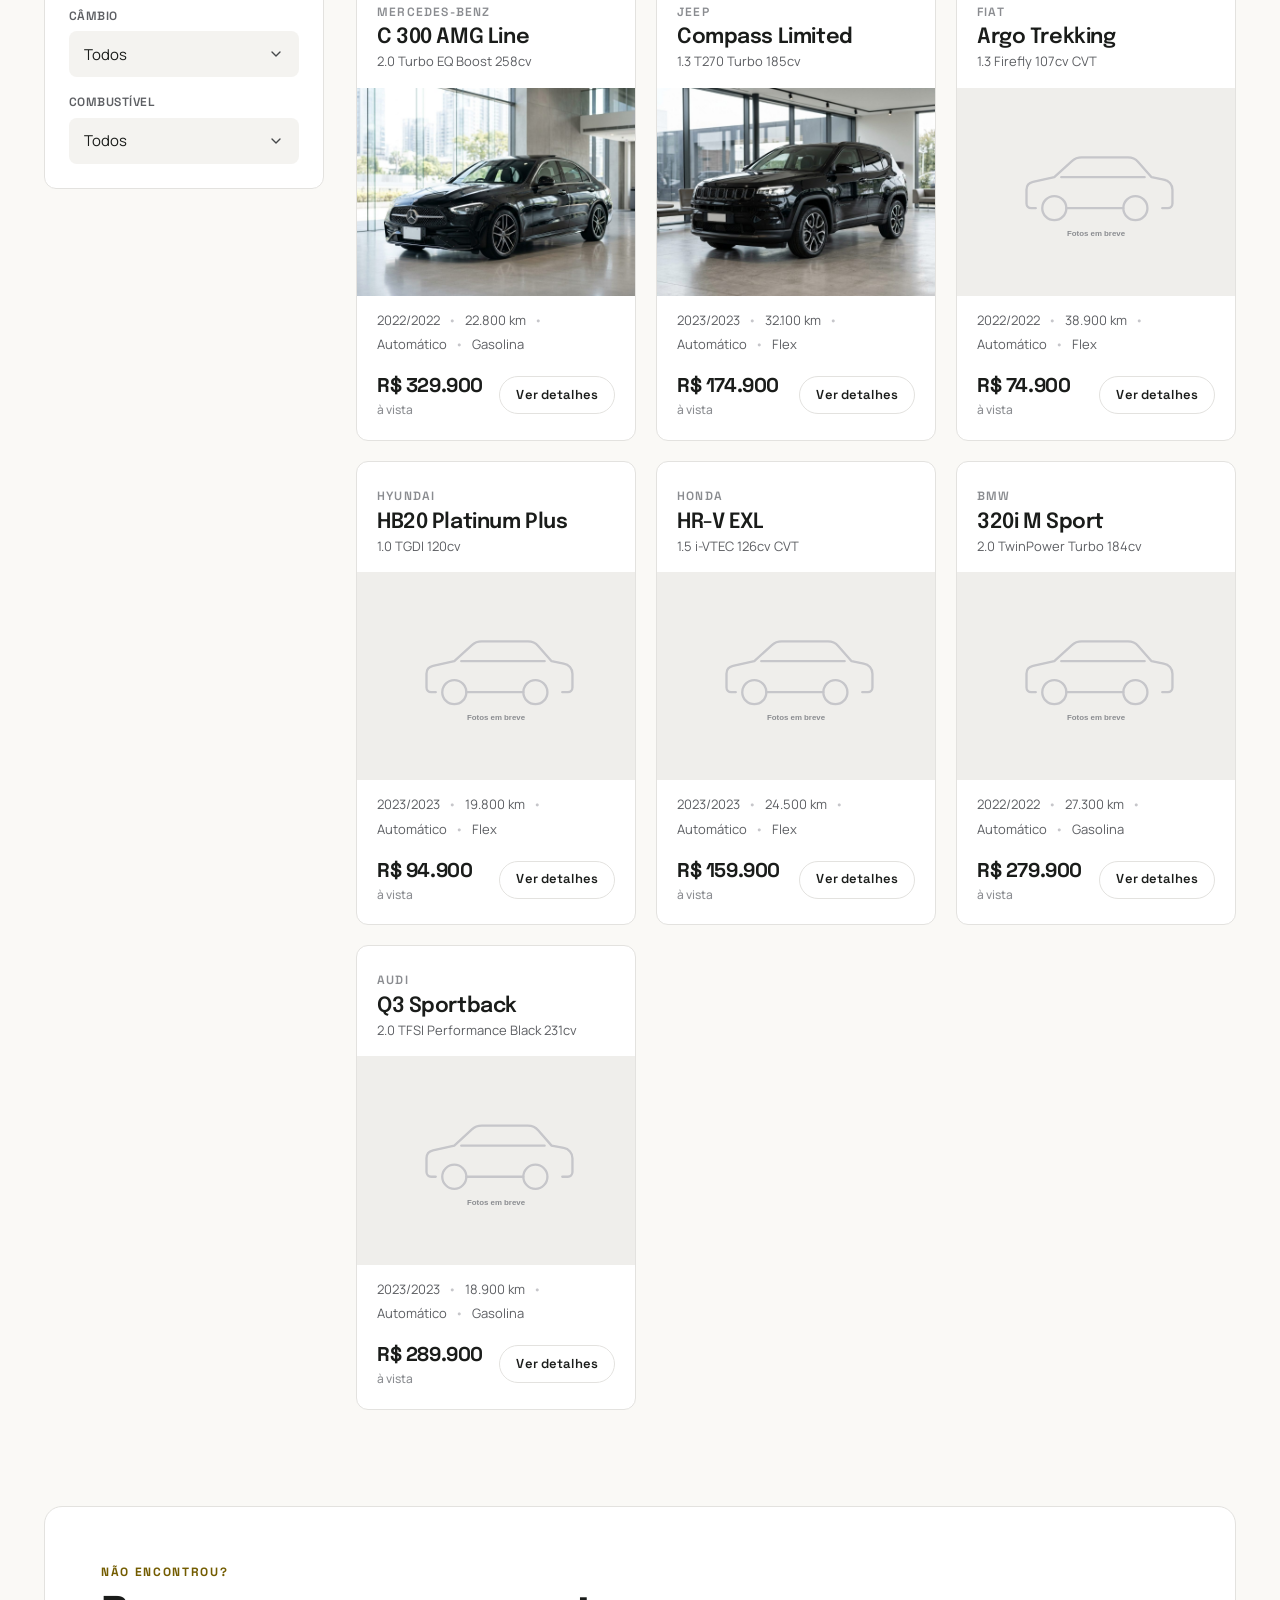
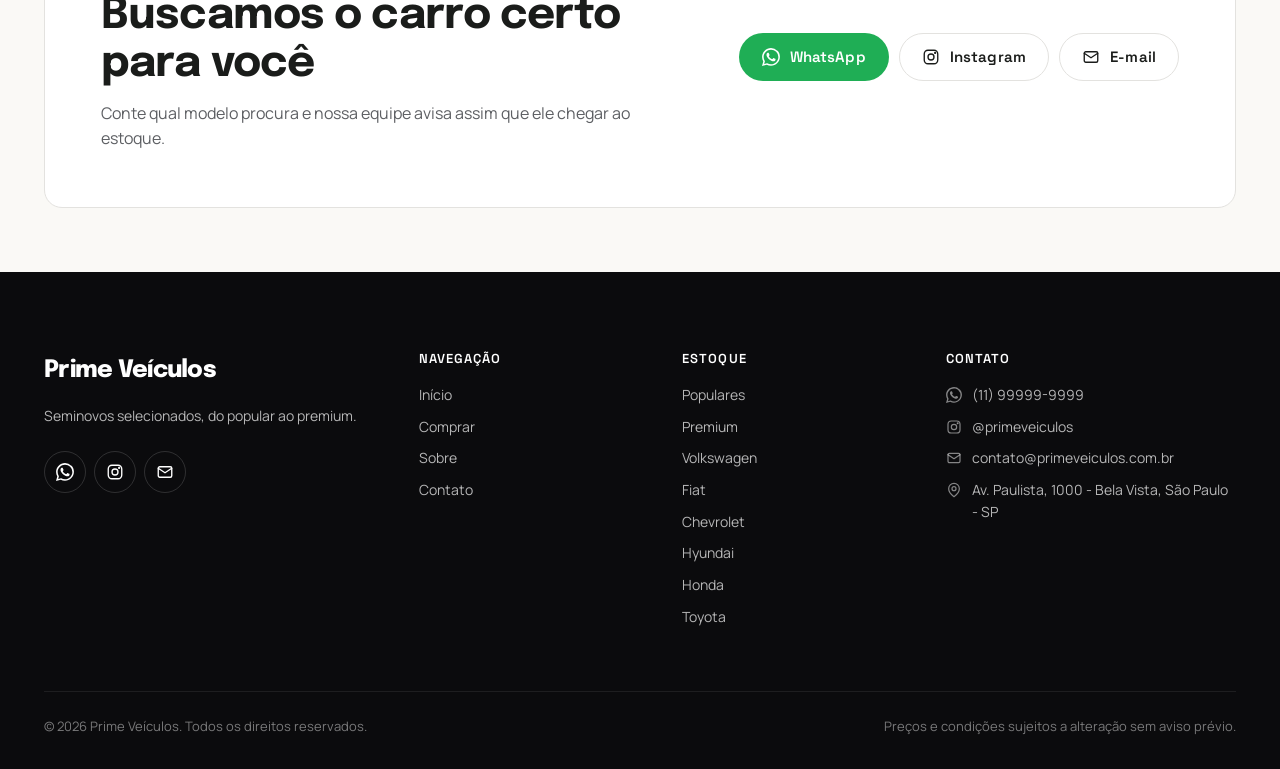
==== commit 51588357: "fix: corrige layout do grid na aba Comprar e na pagina do veiculo" ====
--- a/comprar.html
+++ b/comprar.html
@@ -101,7 +101,6 @@
           </div>
           <button class="btn btn--dark btn--block filters-toggle" id="applyFilters" type="button" style="margin-top:20px">Ver resultados</button>
         </aside>
-        <div class="filters-backdrop" id="filtersBackdrop"></div>
 
         <div>
           <div class="results-bar">
@@ -136,6 +135,7 @@
     </div>
   </section>
 
+  <div class="filters-backdrop" id="filtersBackdrop"></div>
   <div id="site-footer"></div>
 
   <script src="js/config.js"></script>
--- a/css/style.css
+++ b/css/style.css
@@ -477,6 +477,7 @@
 .results-bar__count strong { color: var(--ink); }
 .results-bar .select { width: auto; min-width: 220px; background-color: var(--surface); border-color: var(--line); }
 .filters-toggle { display: none; }
+.filters-backdrop { display: none; }
 .empty-state { text-align: center; padding: 80px 24px; background: var(--surface); border: 1px dashed var(--line); border-radius: var(--r-md); grid-column: 1 / -1; }
 .empty-state h3 { font-size: 22px; margin-bottom: 8px; }
 .empty-state p { color: var(--muted); margin-bottom: 20px; }
@@ -749,7 +750,7 @@
   .filters { position: fixed; inset: auto 0 0 0; top: auto; z-index: 150; border-radius: var(--r-lg) var(--r-lg) 0 0; max-height: 85vh; overflow-y: auto; transform: translateY(105%); transition: transform 0.4s var(--ease); box-shadow: var(--shadow-lg); }
   .filters.is-open { transform: none; }
   .filters-toggle { display: inline-flex; }
-  .filters-backdrop { position: fixed; inset: 0; background: rgba(0,0,0,0.45); z-index: 140; opacity: 0; visibility: hidden; transition: opacity 0.3s, visibility 0.3s; }
+  .filters-backdrop { display: block; position: fixed; inset: 0; background: rgba(0,0,0,0.45); z-index: 140; opacity: 0; visibility: hidden; transition: opacity 0.3s, visibility 0.3s; }
   .filters-backdrop.is-open { opacity: 1; visibility: visible; }
   .vehicle__layout {
     grid-template-columns: 1fr;
